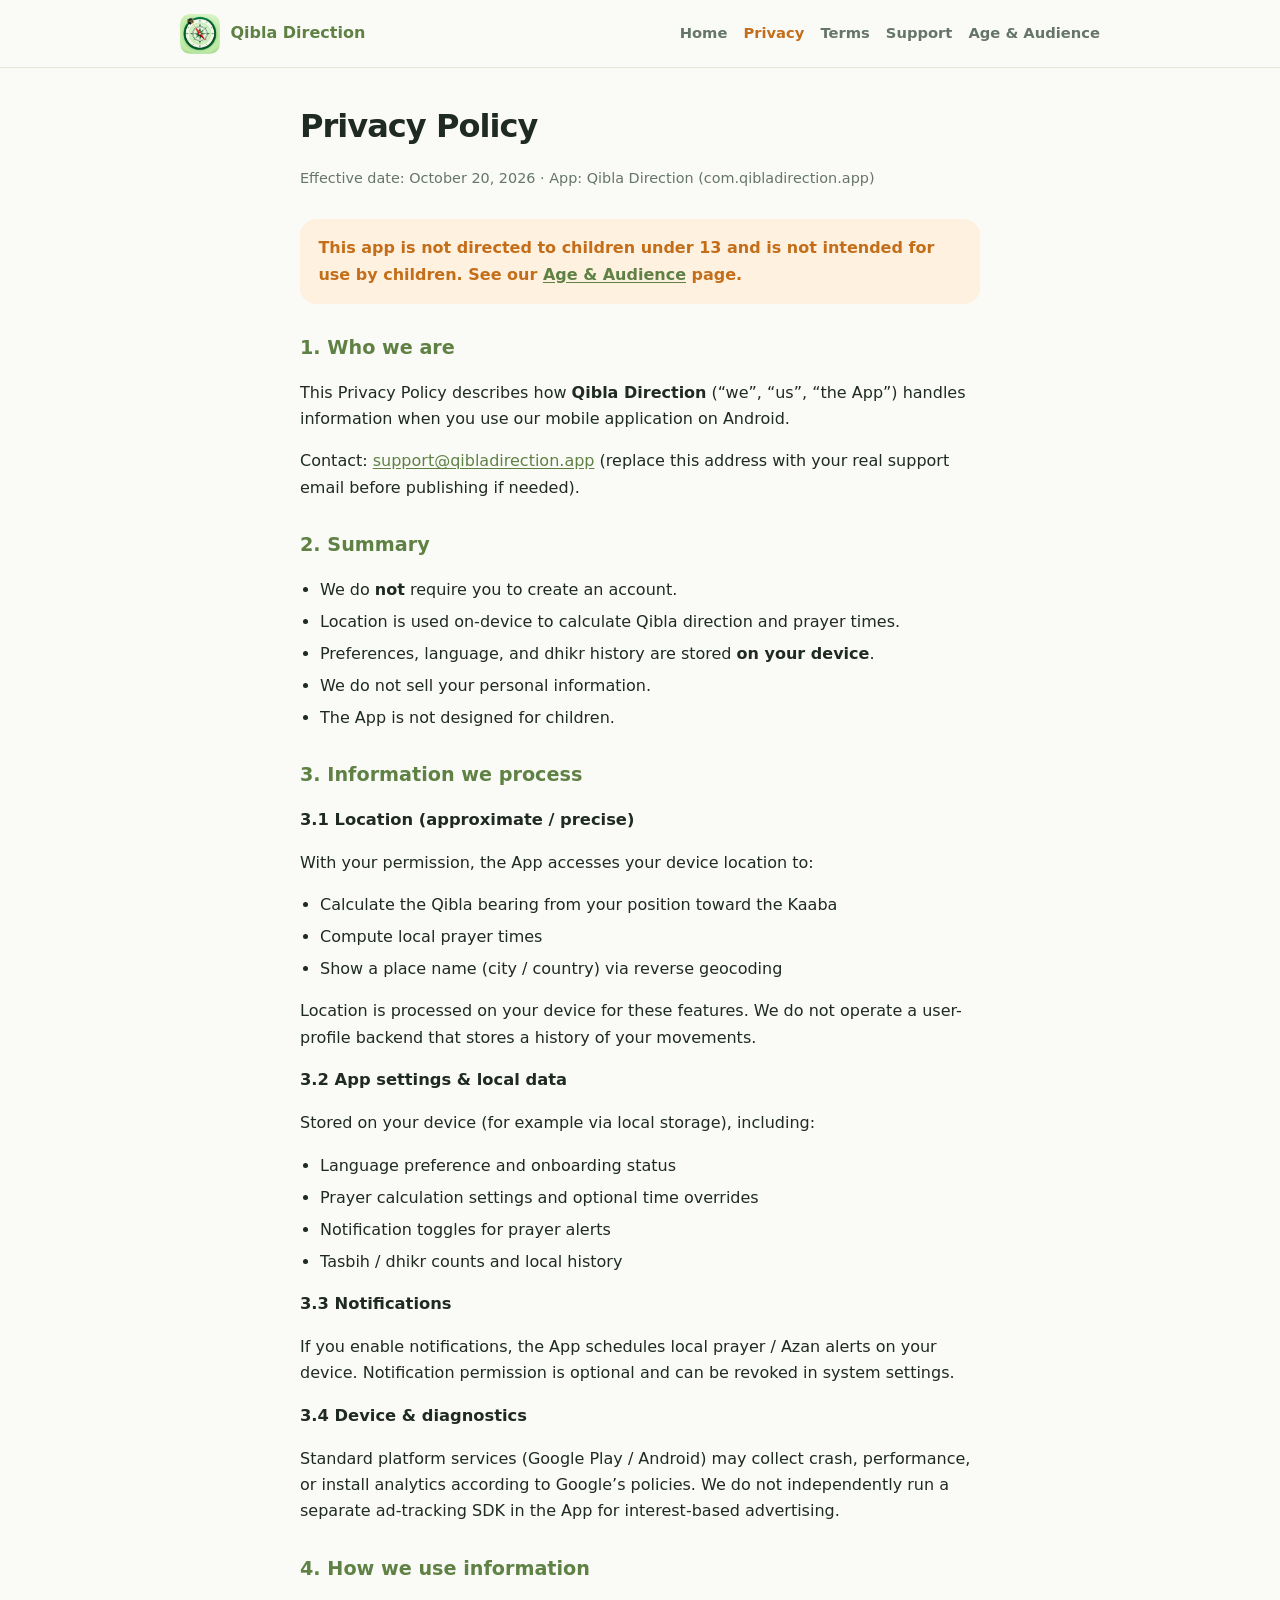
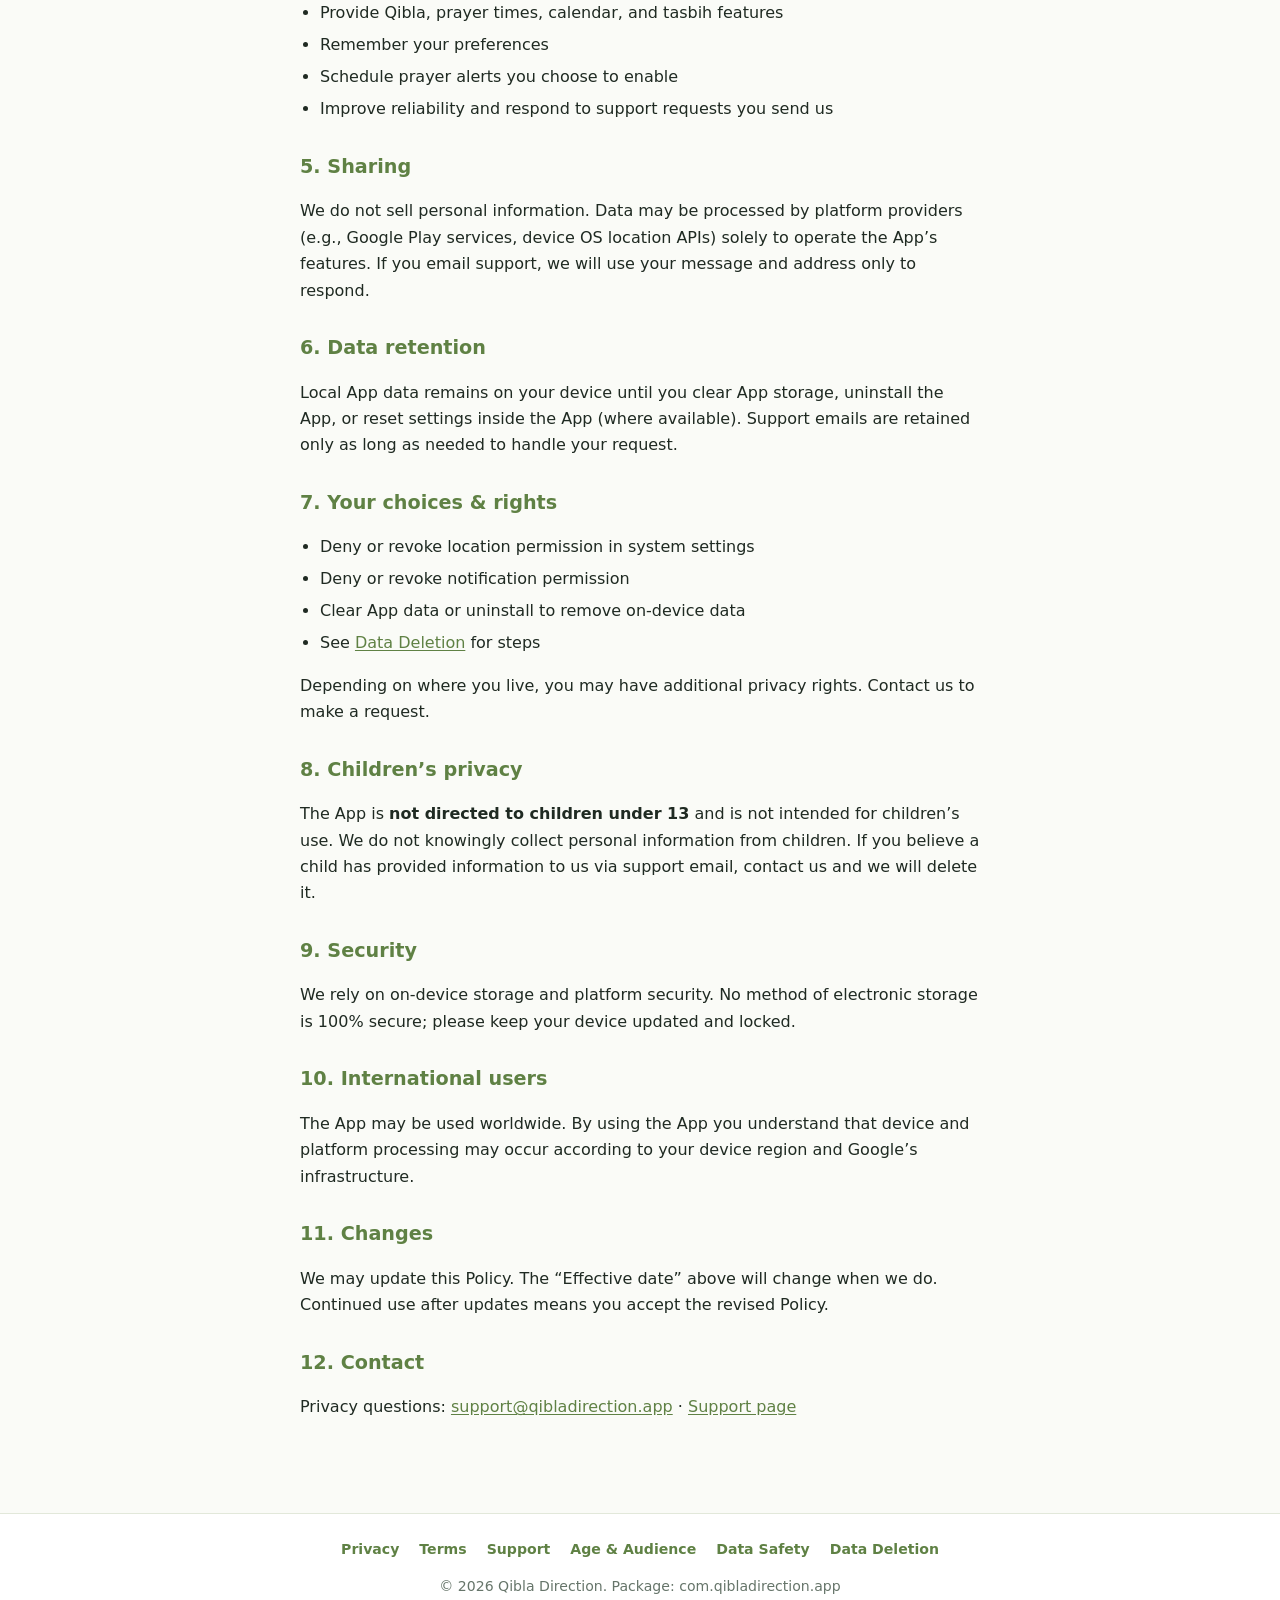
==== privacy-policy.html @ 8a278651 "initial" ====
<!DOCTYPE html>
<html lang="en">
  <head>
    <meta charset="utf-8" />
    <meta name="viewport" content="width=device-width, initial-scale=1" />
    <title>Privacy Policy — Qibla Direction</title>
    <meta
      name="description"
      content="Privacy Policy for the Qibla Direction Android app."
    />
    <link rel="icon" href="logo.png" />
    <link rel="stylesheet" href="styles.css" />
  </head>
  <body>
    <header class="site-header">
      <div class="header-inner">
        <a class="brand" href="index.html">
          <img src="logo.png" alt="" width="40" height="40" />
          Qibla Direction
        </a>
        <nav class="nav" aria-label="Primary">
          <a href="index.html">Home</a>
          <a href="privacy-policy.html" aria-current="page">Privacy</a>
          <a href="terms.html">Terms</a>
          <a href="support.html">Support</a>
          <a href="age-audience.html">Age &amp; Audience</a>
        </nav>
      </div>
    </header>

    <main>
      <article>
        <h1 class="page-title">Privacy Policy</h1>
        <p class="meta">
          Effective date: October 20, 2026 · App: Qibla Direction
          (com.qibladirection.app)
        </p>

        <p class="warning">
          This app is not directed to children under 13 and is not intended for
          use by children. See our
          <a href="age-audience.html">Age &amp; Audience</a> page.
        </p>

        <section>
          <h2>1. Who we are</h2>
          <p>
            This Privacy Policy describes how <strong>Qibla Direction</strong>
            (“we”, “us”, “the App”) handles information when you use our mobile
            application on Android.
          </p>
          <p>
            Contact:
            <a href="mailto:support@qibladirection.app"
              >support@qibladirection.app</a
            >
            (replace this address with your real support email before publishing
            if needed).
          </p>
        </section>

        <section>
          <h2>2. Summary</h2>
          <ul>
            <li>
              We do <strong>not</strong> require you to create an account.
            </li>
            <li>
              Location is used on-device to calculate Qibla direction and prayer
              times.
            </li>
            <li>
              Preferences, language, and dhikr history are stored
              <strong>on your device</strong>.
            </li>
            <li>
              We do not sell your personal information.
            </li>
            <li>
              The App is not designed for children.
            </li>
          </ul>
        </section>

        <section>
          <h2>3. Information we process</h2>

          <h3>3.1 Location (approximate / precise)</h3>
          <p>
            With your permission, the App accesses your device location to:
          </p>
          <ul>
            <li>Calculate the Qibla bearing from your position toward the Kaaba</li>
            <li>Compute local prayer times</li>
            <li>Show a place name (city / country) via reverse geocoding</li>
          </ul>
          <p>
            Location is processed on your device for these features. We do not
            operate a user-profile backend that stores a history of your
            movements.
          </p>

          <h3>3.2 App settings &amp; local data</h3>
          <p>Stored on your device (for example via local storage), including:</p>
          <ul>
            <li>Language preference and onboarding status</li>
            <li>Prayer calculation settings and optional time overrides</li>
            <li>Notification toggles for prayer alerts</li>
            <li>Tasbih / dhikr counts and local history</li>
          </ul>

          <h3>3.3 Notifications</h3>
          <p>
            If you enable notifications, the App schedules local prayer / Azan
            alerts on your device. Notification permission is optional and can
            be revoked in system settings.
          </p>

          <h3>3.4 Device &amp; diagnostics</h3>
          <p>
            Standard platform services (Google Play / Android) may collect
            crash, performance, or install analytics according to Google’s
            policies. We do not independently run a separate ad-tracking SDK in
            the App for interest-based advertising.
          </p>
        </section>

        <section>
          <h2>4. How we use information</h2>
          <ul>
            <li>Provide Qibla, prayer times, calendar, and tasbih features</li>
            <li>Remember your preferences</li>
            <li>Schedule prayer alerts you choose to enable</li>
            <li>Improve reliability and respond to support requests you send us</li>
          </ul>
        </section>

        <section>
          <h2>5. Sharing</h2>
          <p>
            We do not sell personal information. Data may be processed by
            platform providers (e.g., Google Play services, device OS location
            APIs) solely to operate the App’s features. If you email support, we
            will use your message and address only to respond.
          </p>
        </section>

        <section>
          <h2>6. Data retention</h2>
          <p>
            Local App data remains on your device until you clear App storage,
            uninstall the App, or reset settings inside the App (where
            available). Support emails are retained only as long as needed to
            handle your request.
          </p>
        </section>

        <section>
          <h2>7. Your choices &amp; rights</h2>
          <ul>
            <li>Deny or revoke location permission in system settings</li>
            <li>Deny or revoke notification permission</li>
            <li>Clear App data or uninstall to remove on-device data</li>
            <li>
              See <a href="data-deletion.html">Data Deletion</a> for steps
            </li>
          </ul>
          <p>
            Depending on where you live, you may have additional privacy rights.
            Contact us to make a request.
          </p>
        </section>

        <section>
          <h2>8. Children’s privacy</h2>
          <p>
            The App is <strong>not directed to children under 13</strong> and is
            not intended for children’s use. We do not knowingly collect
            personal information from children. If you believe a child has
            provided information to us via support email, contact us and we will
            delete it.
          </p>
        </section>

        <section>
          <h2>9. Security</h2>
          <p>
            We rely on on-device storage and platform security. No method of
            electronic storage is 100% secure; please keep your device updated
            and locked.
          </p>
        </section>

        <section>
          <h2>10. International users</h2>
          <p>
            The App may be used worldwide. By using the App you understand that
            device and platform processing may occur according to your device
            region and Google’s infrastructure.
          </p>
        </section>

        <section>
          <h2>11. Changes</h2>
          <p>
            We may update this Policy. The “Effective date” above will change
            when we do. Continued use after updates means you accept the revised
            Policy.
          </p>
        </section>

        <section>
          <h2>12. Contact</h2>
          <p>
            Privacy questions:
            <a href="mailto:support@qibladirection.app"
              >support@qibladirection.app</a
            >
            · <a href="support.html">Support page</a>
          </p>
        </section>
      </article>
    </main>

    <footer class="site-footer">
      <nav aria-label="Footer">
        <a href="privacy-policy.html">Privacy</a>
        <a href="terms.html">Terms</a>
        <a href="support.html">Support</a>
        <a href="age-audience.html">Age &amp; Audience</a>
        <a href="data-safety.html">Data Safety</a>
        <a href="data-deletion.html">Data Deletion</a>
      </nav>
      <p>© 2026 Qibla Direction. Package: com.qibladirection.app</p>
    </footer>
  </body>
</html>
---- styles.css ----
:root {
  --bg: #fafbf7;
  --surface: #ffffff;
  --mint: #e5efc8;
  --mint-deep: #d8e6b0;
  --primary: #7ba05b;
  --primary-dark: #5f8144;
  --accent: #e8913a;
  --accent-dark: #c46e1a;
  --text: #1f2a22;
  --text-secondary: #66756a;
  --border: #e2e8da;
  --max: 720px;
  --font: "Segoe UI", system-ui, -apple-system, sans-serif;
}

* {
  box-sizing: border-box;
}

html {
  scroll-behavior: smooth;
}

body {
  margin: 0;
  font-family: var(--font);
  background: var(--bg);
  color: var(--text);
  line-height: 1.65;
  min-height: 100vh;
}

a {
  color: var(--primary-dark);
  text-decoration: underline;
  text-underline-offset: 2px;
}

a:hover {
  color: var(--accent-dark);
}

.site-header {
  position: sticky;
  top: 0;
  z-index: 10;
  background: rgba(250, 251, 247, 0.92);
  backdrop-filter: blur(10px);
  border-bottom: 1px solid var(--border);
}

.header-inner {
  max-width: 960px;
  margin: 0 auto;
  padding: 0.85rem 1.25rem;
  display: flex;
  align-items: center;
  justify-content: space-between;
  gap: 1rem;
}

.brand {
  display: flex;
  align-items: center;
  gap: 0.65rem;
  text-decoration: none;
  color: var(--primary-dark);
  font-weight: 700;
}

.brand img {
  width: 40px;
  height: 40px;
  border-radius: 10px;
}

.nav {
  display: flex;
  flex-wrap: wrap;
  gap: 0.75rem 1rem;
  justify-content: flex-end;
}

.nav a {
  text-decoration: none;
  color: var(--text-secondary);
  font-size: 0.92rem;
  font-weight: 600;
}

.nav a:hover,
.nav a[aria-current="page"] {
  color: var(--accent-dark);
}

main {
  max-width: var(--max);
  margin: 0 auto;
  padding: 2rem 1.25rem 4rem;
}

.hero {
  max-width: 960px;
  margin: 0 auto;
  padding: 3rem 1.25rem 2rem;
  text-align: center;
}

.hero-logo {
  width: 112px;
  height: 112px;
  border-radius: 28px;
  margin-bottom: 1.25rem;
  box-shadow: 0 10px 28px rgba(80, 100, 60, 0.14);
}

.hero h1 {
  margin: 0 0 0.5rem;
  font-size: clamp(1.8rem, 4vw, 2.6rem);
  letter-spacing: -0.03em;
  color: var(--text);
}

.hero .tagline {
  margin: 0 auto 1.5rem;
  max-width: 34rem;
  color: var(--text-secondary);
  font-size: 1.05rem;
}

.badge {
  display: inline-block;
  background: var(--mint);
  color: var(--primary-dark);
  font-weight: 700;
  font-size: 0.8rem;
  padding: 0.35rem 0.75rem;
  border-radius: 999px;
  margin-bottom: 1rem;
}

.cta-row {
  display: flex;
  flex-wrap: wrap;
  gap: 0.75rem;
  justify-content: center;
}

.btn {
  display: inline-flex;
  align-items: center;
  justify-content: center;
  gap: 0.4rem;
  padding: 0.75rem 1.25rem;
  border-radius: 999px;
  font-weight: 700;
  text-decoration: none;
  border: none;
  cursor: pointer;
}

.btn-primary {
  background: var(--accent);
  color: #fff;
}

.btn-primary:hover {
  background: var(--accent-dark);
  color: #fff;
}

.btn-secondary {
  background: var(--mint);
  color: var(--primary-dark);
}

.btn-secondary:hover {
  background: var(--mint-deep);
  color: var(--primary-dark);
}

.cards {
  max-width: 960px;
  margin: 0 auto 3rem;
  padding: 0 1.25rem;
  display: grid;
  grid-template-columns: repeat(auto-fit, minmax(220px, 1fr));
  gap: 1rem;
}

.card {
  background: var(--surface);
  border: 1px solid var(--border);
  border-radius: 18px;
  padding: 1.25rem;
}

.card h2 {
  margin: 0 0 0.5rem;
  font-size: 1.05rem;
}

.card p {
  margin: 0 0 0.85rem;
  color: var(--text-secondary);
  font-size: 0.95rem;
}

.card a {
  font-weight: 700;
  text-decoration: none;
}

h1.page-title {
  margin: 0 0 0.35rem;
  font-size: 2rem;
  letter-spacing: -0.03em;
}

.meta {
  color: var(--text-secondary);
  font-size: 0.9rem;
  margin-bottom: 1.75rem;
}

.notice {
  background: var(--mint);
  border-radius: 16px;
  padding: 1rem 1.15rem;
  margin-bottom: 1.75rem;
  color: var(--primary-dark);
  font-weight: 600;
}

.warning {
  background: #fff1e0;
  border-radius: 16px;
  padding: 1rem 1.15rem;
  margin-bottom: 1.75rem;
  color: var(--accent-dark);
  font-weight: 600;
}

article section {
  margin-bottom: 1.75rem;
}

article h2 {
  margin: 0 0 0.65rem;
  font-size: 1.2rem;
  color: var(--primary-dark);
}

article h3 {
  margin: 1rem 0 0.4rem;
  font-size: 1.02rem;
}

article ul,
article ol {
  padding-left: 1.25rem;
}

article li {
  margin-bottom: 0.35rem;
}

.site-footer {
  border-top: 1px solid var(--border);
  background: var(--surface);
  padding: 1.5rem 1.25rem 2rem;
  text-align: center;
  color: var(--text-secondary);
  font-size: 0.88rem;
}

.site-footer nav {
  display: flex;
  flex-wrap: wrap;
  gap: 0.75rem 1.25rem;
  justify-content: center;
  margin-bottom: 0.85rem;
}

.site-footer a {
  text-decoration: none;
  font-weight: 600;
}

@media (max-width: 640px) {
  .header-inner {
    flex-direction: column;
    align-items: flex-start;
  }

  .nav {
    justify-content: flex-start;
  }
}
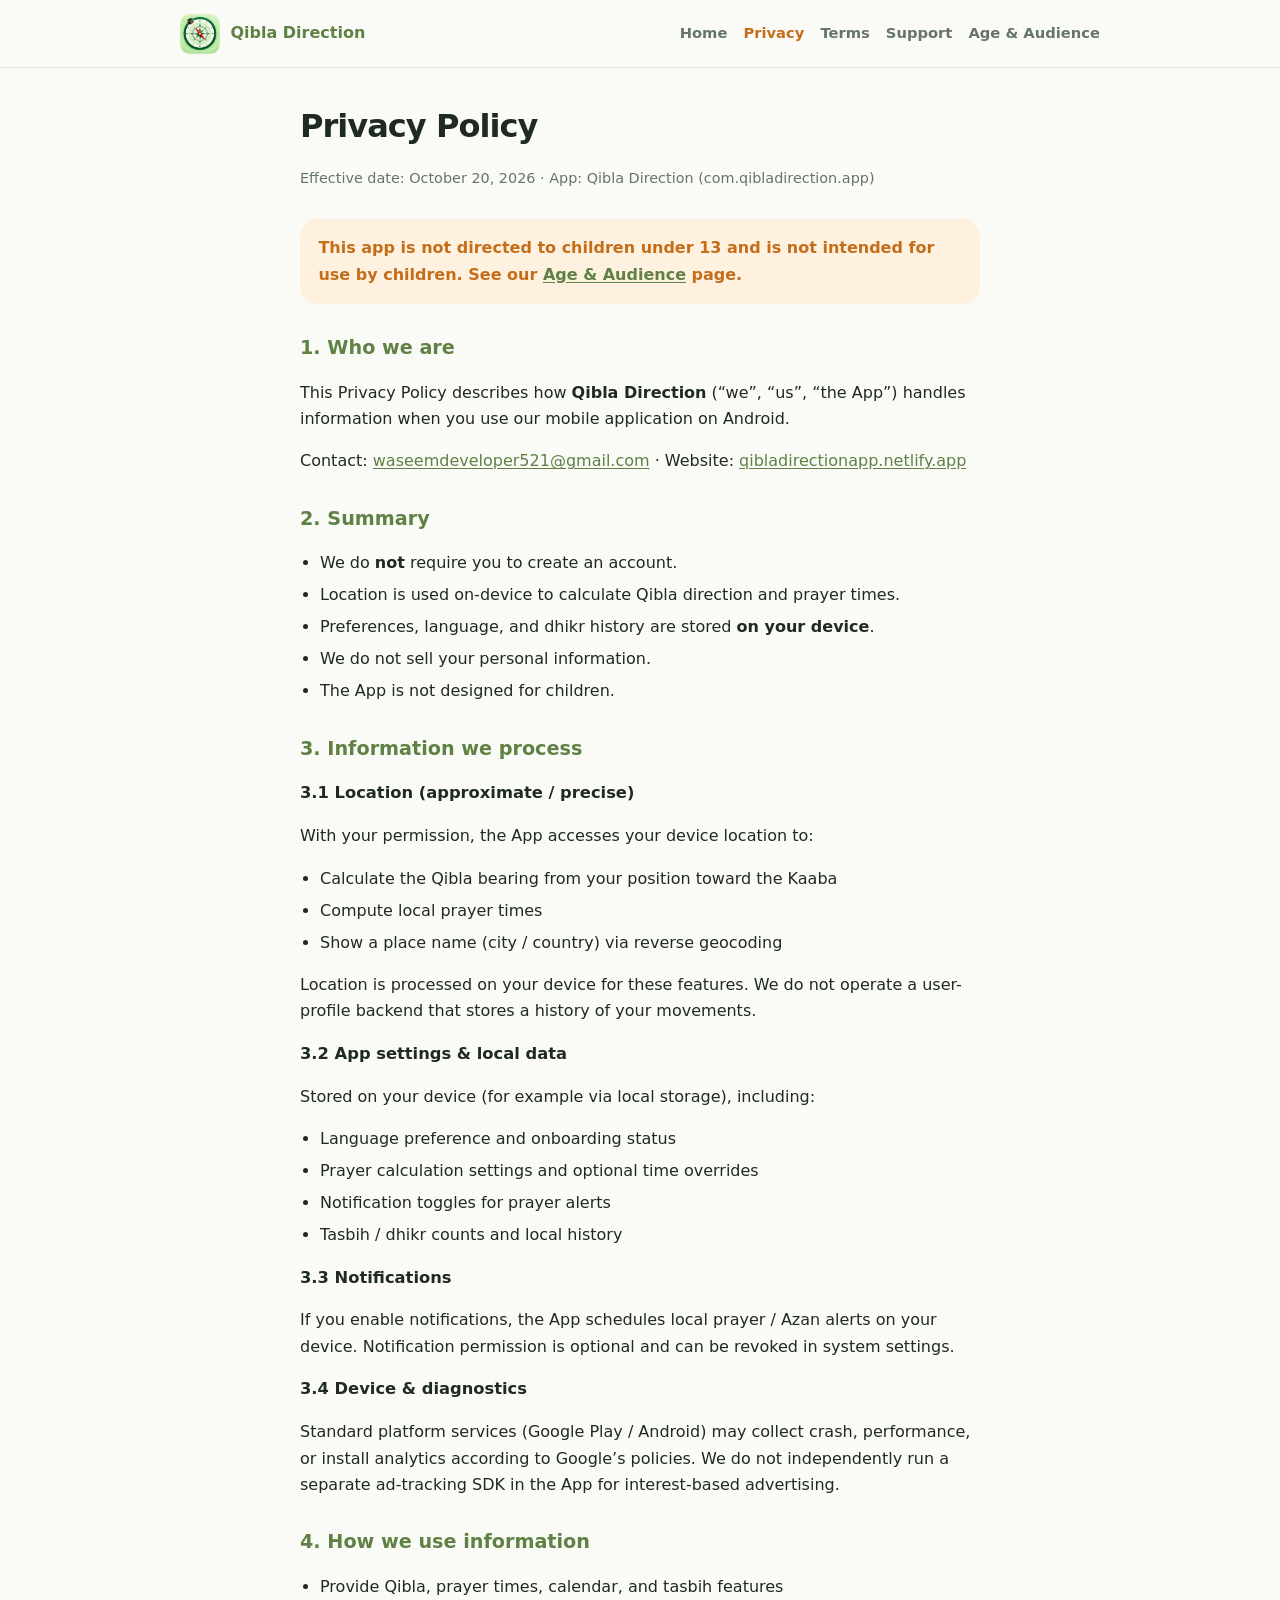
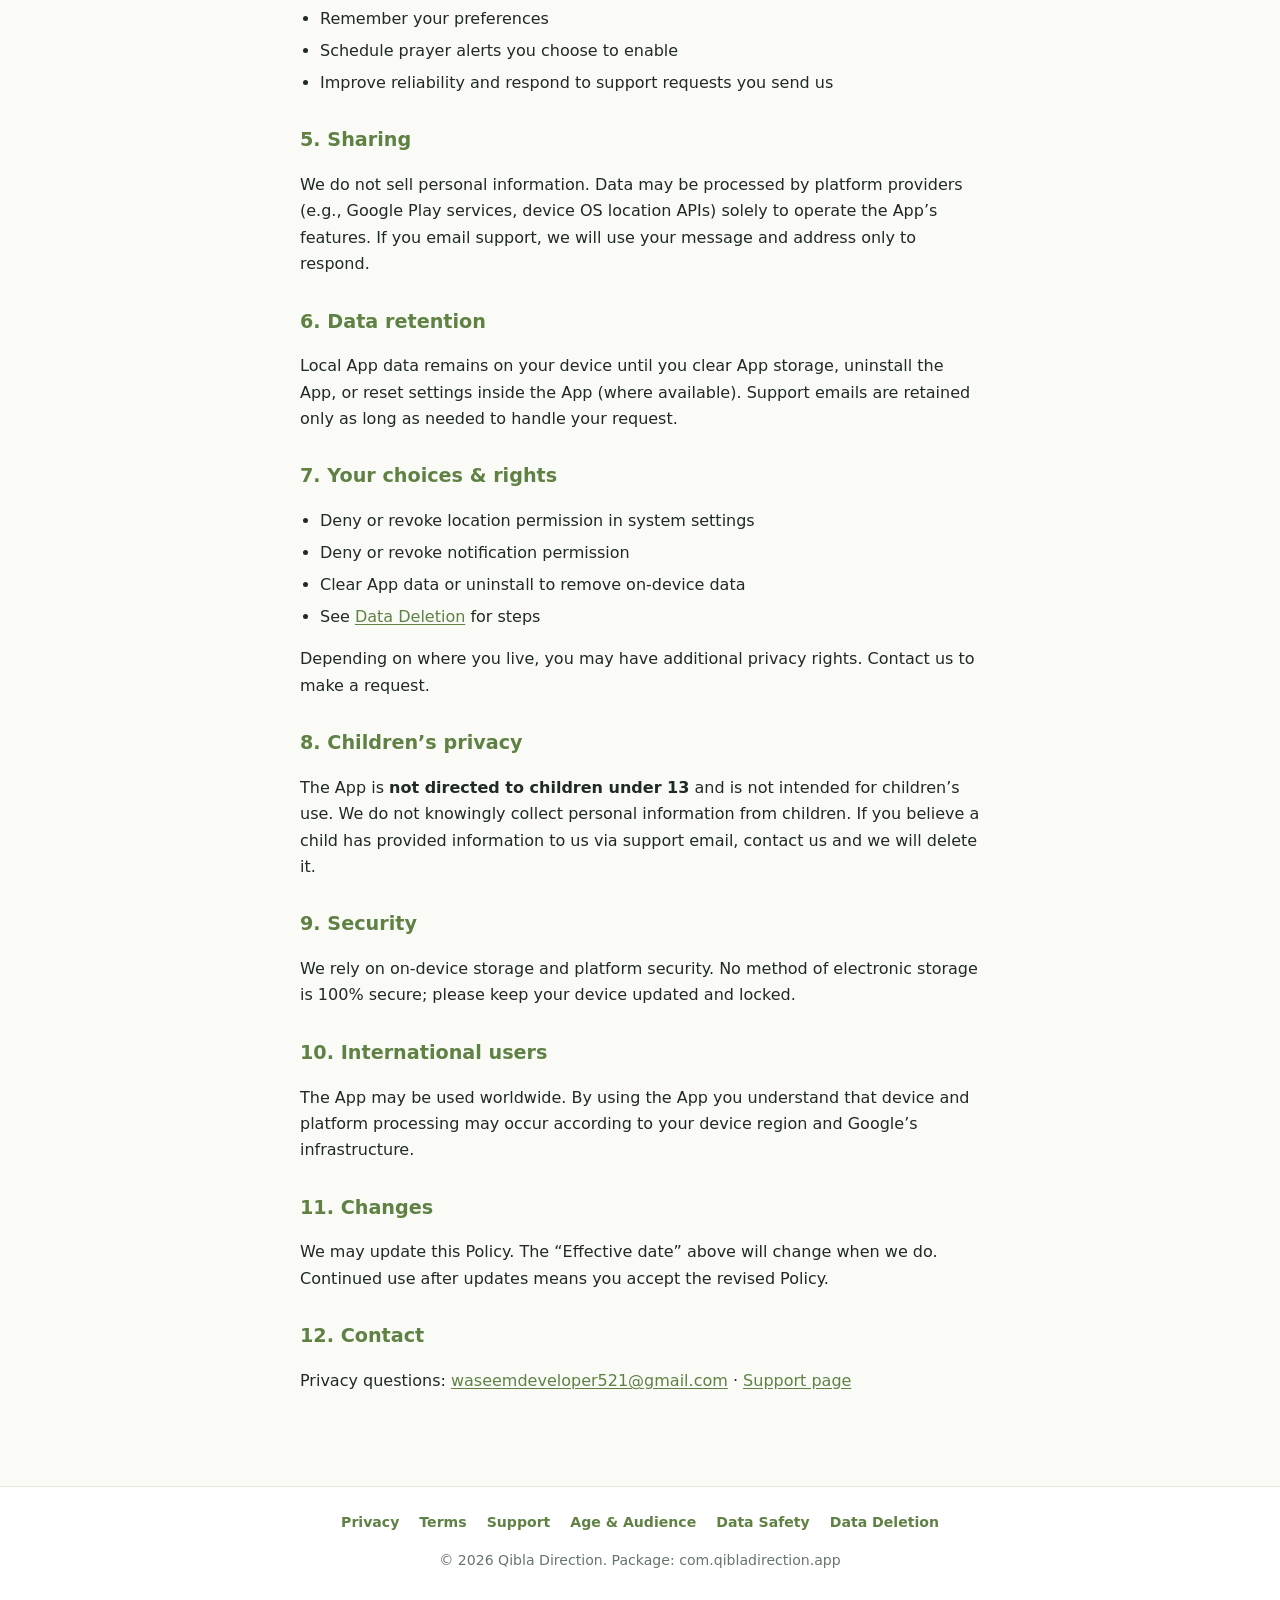
==== commit 6d400c13: "add" ====
--- a/privacy-policy.html
+++ b/privacy-policy.html
@@ -51,11 +51,13 @@
           </p>
           <p>
             Contact:
-            <a href="mailto:support@qibladirection.app"
-              >support@qibladirection.app</a
+            <a href="mailto:waseemdeveloper521@gmail.com"
+              >waseemdeveloper521@gmail.com</a
             >
-            (replace this address with your real support email before publishing
-            if needed).
+            · Website:
+            <a href="https://qibladirectionapp.netlify.app/"
+              >qibladirectionapp.netlify.app</a
+            >
           </p>
         </section>
 
@@ -213,8 +215,8 @@
           <h2>12. Contact</h2>
           <p>
             Privacy questions:
-            <a href="mailto:support@qibladirection.app"
-              >support@qibladirection.app</a
+            <a href="mailto:waseemdeveloper521@gmail.com"
+              >waseemdeveloper521@gmail.com</a
             >
             · <a href="support.html">Support page</a>
           </p>
